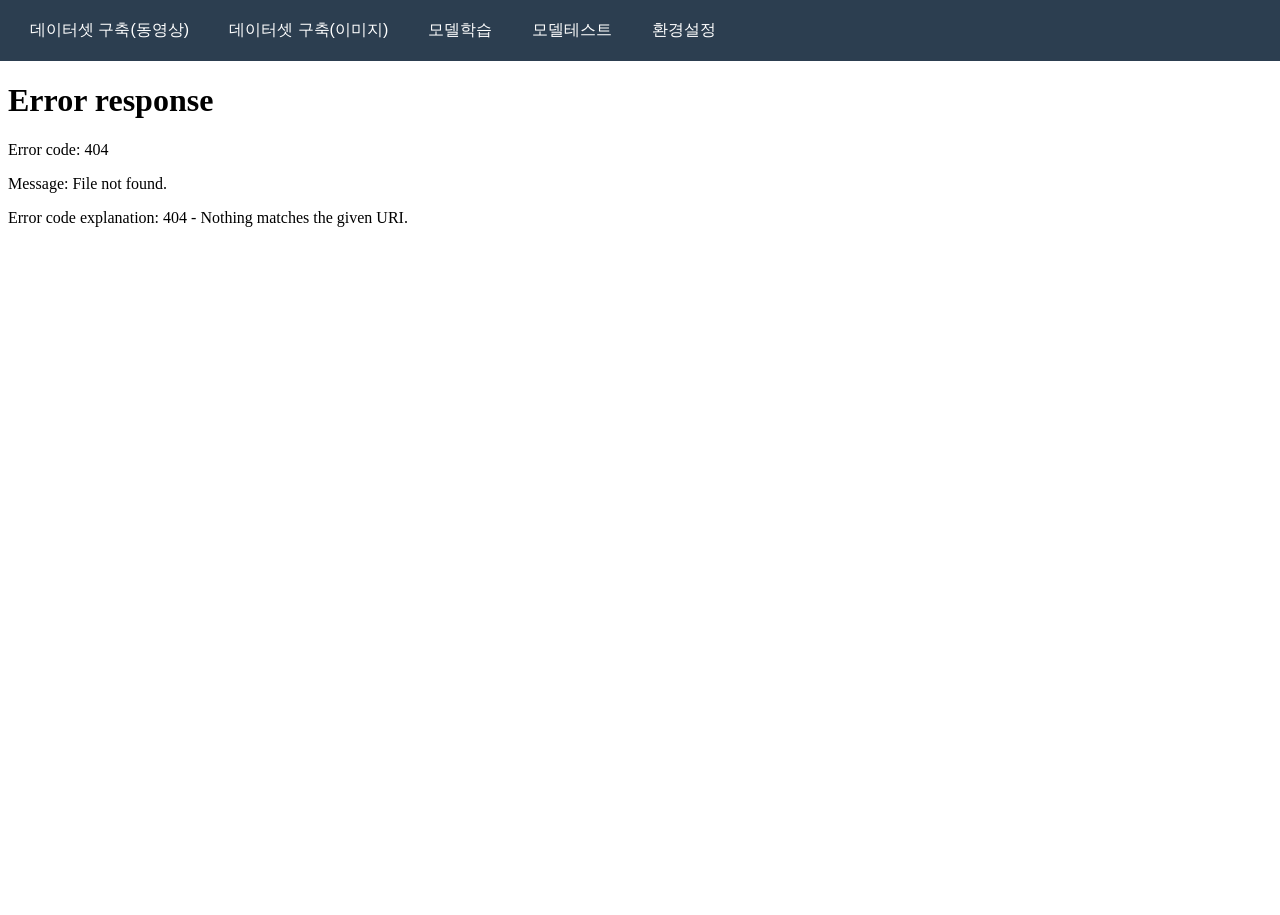
==== templates/index.html @ ad19e954 "init: YOLO training pipeline - video frame extraction, auto-labeling, bbox editor, model training" ====
<!DOCTYPE html>
<html lang="ko">
<head>
  <meta charset="UTF-8">
  <title>AI 학습 플랫폼</title>
  <style>
    body { font-family: Arial, sans-serif; margin: 0; }
    .navbar {
      display: flex; background: #2c3e50; padding: 10px;
    }
    .navbar a {
      color: white; padding: 10px 20px; text-decoration: none;
    }
    .navbar a:hover {
      background: #34495e;
    }
    iframe {
      width: 100%; height: calc(100vh - 50px); border: none;
    }
  </style>
</head>
<body>
  <div class="navbar">
    <a href="/data" target="mainFrame">데이터셋 구축(동영상)</a>
    <a href="/img_data" target="mainFrame">데이터셋 구축(이미지)</a>
    <a href="/train" target="mainFrame">모델학습</a>
    <a href="/yolo_test" target="mainFrame">모델테스트</a>
    <a href="/setup" target="mainFrame">환경설정</a>

  </div>

  <iframe name="mainFrame" src="/train"></iframe>
</body>
</html>
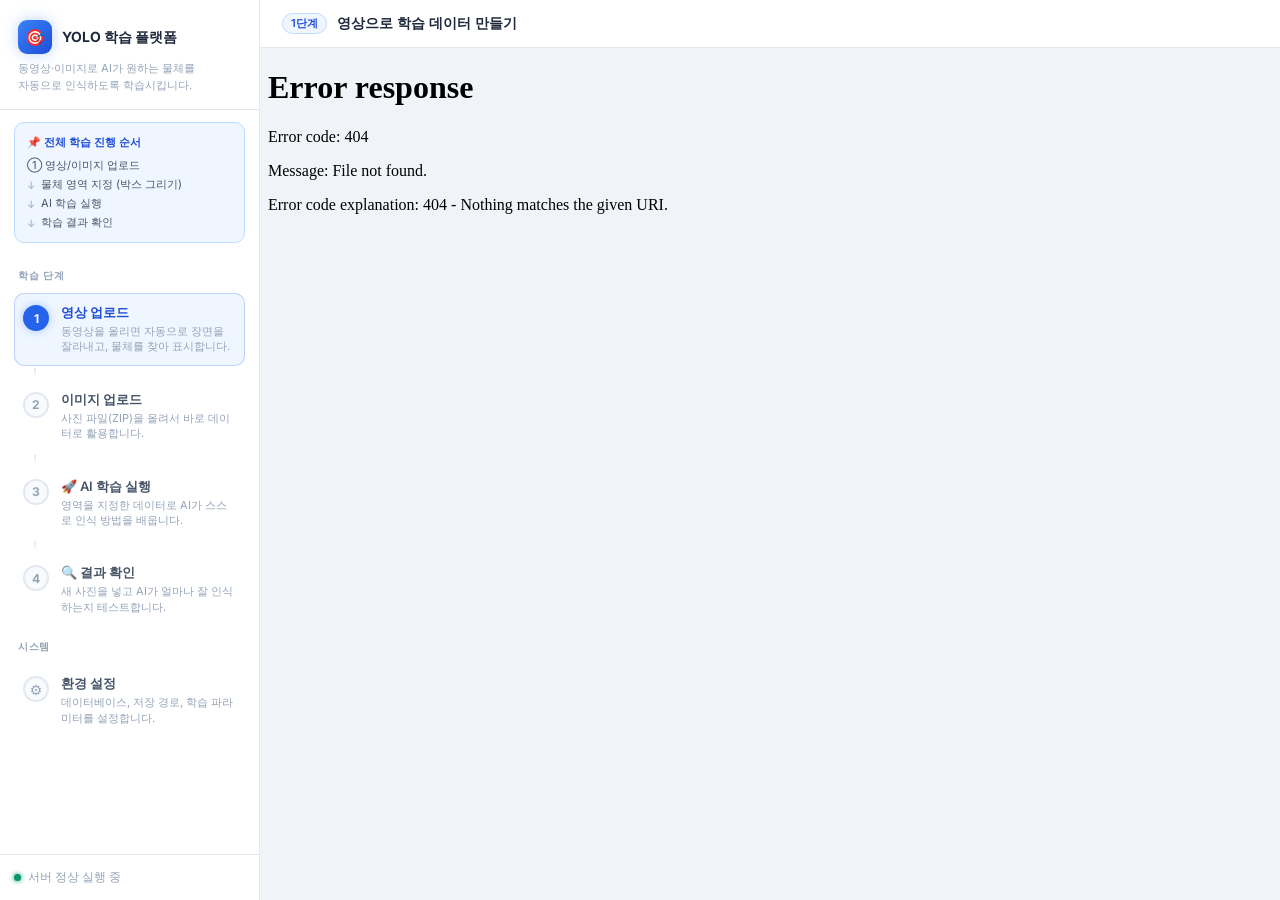
==== commit 3970fe91: "feat: update templates UI and add base.css" ====
--- a/templates/index.html
+++ b/templates/index.html
@@ -2,33 +2,322 @@
 <html lang="ko">
 <head>
   <meta charset="UTF-8">
-  <title>AI 학습 플랫폼</title>
+  <meta name="viewport" content="width=device-width, initial-scale=1.0">
+  <title>YOLO 학습 플랫폼</title>
+  <link rel="preconnect" href="https://fonts.googleapis.com">
+  <link href="https://fonts.googleapis.com/css2?family=Inter:wght@300;400;500;600;700&display=swap" rel="stylesheet">
   <style>
-    body { font-family: Arial, sans-serif; margin: 0; }
-    .navbar {
-      display: flex; background: #2c3e50; padding: 10px;
-    }
-    .navbar a {
-      color: white; padding: 10px 20px; text-decoration: none;
-    }
-    .navbar a:hover {
-      background: #34495e;
-    }
-    iframe {
-      width: 100%; height: calc(100vh - 50px); border: none;
+    :root {
+      --bg: #f0f4f8;
+      --sidebar: #ffffff;
+      --sidebar-border: #e2e8f0;
+      --card: #f8fafc;
+      --accent: #2563eb;
+      --accent2: #059669;
+      --text: #1e293b;
+      --muted: #94a3b8;
+      --hover: #f1f5f9;
+      --active-bg: #eff6ff;
+      --active-border: rgba(37,99,235,0.25);
+    }
+    * { box-sizing: border-box; margin: 0; padding: 0; }
+    body {
+      font-family: 'Inter', system-ui, sans-serif;
+      background: var(--bg);
+      color: var(--text);
+      display: flex;
+      height: 100vh;
+      overflow: hidden;
+    }
+
+    /* ── SIDEBAR ── */
+    .sidebar {
+      width: 260px;
+      min-width: 260px;
+      background: var(--sidebar);
+      border-right: 1px solid var(--sidebar-border);
+      display: flex;
+      flex-direction: column;
+      height: 100vh;
+      overflow-y: auto;
+    }
+
+    .sidebar-logo {
+      padding: 20px 18px 16px;
+      border-bottom: 1px solid var(--sidebar-border);
+    }
+    .logo-row {
+      display: flex; align-items: center; gap: 10px; margin-bottom: 6px;
+    }
+    .logo-icon {
+      width: 34px; height: 34px;
+      background: linear-gradient(135deg, #3b82f6, #1d4ed8);
+      border-radius: 9px;
+      display: flex; align-items: center; justify-content: center;
+      font-size: 16px;
+      box-shadow: 0 0 14px rgba(59,130,246,0.35);
+      flex-shrink: 0;
+    }
+    .logo-title { font-size: 14px; font-weight: 700; }
+    .logo-desc {
+      font-size: 11px; color: var(--muted);
+      line-height: 1.5;
+    }
+
+    /* ── Step Guide ── */
+    .steps-section {
+      padding: 14px 14px 0;
+    }
+    .section-label {
+      font-size: 10px; font-weight: 600;
+      color: var(--muted);
+      text-transform: uppercase;
+      letter-spacing: 0.07em;
+      margin-bottom: 10px;
+      padding: 0 4px;
+    }
+
+    .step-item {
+      display: flex;
+      gap: 12px;
+      padding: 10px 10px 10px 8px;
+      border-radius: 10px;
+      cursor: pointer;
+      text-decoration: none;
+      transition: background 0.15s;
+      margin-bottom: 2px;
+      border: 1px solid transparent;
+      position: relative;
+    }
+    .step-item:hover { background: var(--hover); }
+    .step-item.active {
+      background: var(--active-bg);
+      border-color: var(--active-border);
+    }
+
+    /* 단계 번호 원형 */
+    .step-num {
+      width: 26px; height: 26px;
+      border-radius: 50%;
+      background: var(--card);
+      border: 2px solid var(--sidebar-border);
+      display: flex; align-items: center; justify-content: center;
+      font-size: 12px; font-weight: 700;
+      color: var(--muted);
+      flex-shrink: 0;
+      margin-top: 1px;
+      transition: all 0.15s;
+    }
+    .step-item.active .step-num {
+      background: var(--accent);
+      border-color: var(--accent);
+      color: #fff;
+      box-shadow: 0 0 10px rgba(59,130,246,0.4);
+    }
+    .step-item.done .step-num {
+      background: var(--accent2);
+      border-color: var(--accent2);
+      color: #fff;
+    }
+
+    .step-body { flex: 1; min-width: 0; }
+    .step-title {
+      font-size: 13px; font-weight: 600;
+      color: var(--text2, #475569);
+      margin-bottom: 2px;
+    }
+    .step-item.active .step-title { color: #1d4ed8; }
+    .step-desc {
+      font-size: 11px;
+      color: var(--muted);
+      line-height: 1.4;
+    }
+
+    /* 연결선 */
+    .step-connector {
+      width: 2px; height: 10px;
+      background: linear-gradient(to bottom, var(--sidebar-border), transparent);
+      margin: 0 0 2px 20px;
+    }
+
+    /* ── 학습 과정 요약 ── */
+    .flow-summary {
+      margin: 12px 14px;
+      background: #eff6ff;
+      border: 1px solid #bfdbfe;
+      border-radius: 10px;
+      padding: 12px;
+    }
+    .flow-title {
+      font-size: 11px; font-weight: 600;
+      color: #1d4ed8;
+      margin-bottom: 8px;
+    }
+    .flow-items {
+      display: flex;
+      flex-direction: column;
+      gap: 4px;
+    }
+    .flow-item {
+      display: flex; align-items: center; gap: 6px;
+      font-size: 11px; color: #475569;
+    }
+    .flow-arrow { color: #94a3b8; font-size: 10px; }
+
+    /* ── 하단 ── */
+    .sidebar-footer {
+      margin-top: auto;
+      padding: 14px;
+      border-top: 1px solid var(--sidebar-border);
+    }
+    .server-status {
+      display: flex; align-items: center; gap: 7px;
+      font-size: 12px; color: var(--muted);
+    }
+    .dot-on {
+      width: 7px; height: 7px; border-radius: 50%;
+      background: var(--accent2);
+      box-shadow: 0 0 5px var(--accent2);
+      animation: blink 2s infinite;
+    }
+    @keyframes blink { 0%,100%{opacity:1} 50%{opacity:0.35} }
+
+    /* ── MAIN ── */
+    .main-content {
+      flex: 1; display: flex; flex-direction: column; overflow: hidden;
+    }
+    .topbar {
+      height: 48px;
+      background: var(--sidebar);
+      border-bottom: 1px solid var(--sidebar-border);
+      display: flex; align-items: center;
+      padding: 0 22px; gap: 10px;
+    }
+    .topbar-step {
+      font-size: 11px; font-weight: 600;
+      color: #1d4ed8;
+      background: #eff6ff;
+      border: 1px solid #bfdbfe;
+      padding: 2px 8px; border-radius: 999px;
+    }
+    .topbar-title { font-size: 14px; font-weight: 600; }
+    .topbar-hint { font-size: 12px; color: var(--muted); margin-left: 6px; }
+
+    iframe#mainFrame {
+      flex: 1; border: none;
+      width: 100%; height: calc(100vh - 48px);
     }
   </style>
 </head>
 <body>
-  <div class="navbar">
-    <a href="/data" target="mainFrame">데이터셋 구축(동영상)</a>
-    <a href="/img_data" target="mainFrame">데이터셋 구축(이미지)</a>
-    <a href="/train" target="mainFrame">모델학습</a>
-    <a href="/yolo_test" target="mainFrame">모델테스트</a>
-    <a href="/setup" target="mainFrame">환경설정</a>
-
+
+  <!-- SIDEBAR -->
+  <aside class="sidebar">
+    <div class="sidebar-logo">
+      <div class="logo-row">
+        <div class="logo-icon">🎯</div>
+        <div class="logo-title">YOLO 학습 플랫폼</div>
+      </div>
+      <div class="logo-desc">
+        동영상·이미지로 AI가 원하는 물체를<br>
+        자동으로 인식하도록 학습시킵니다.
+      </div>
+    </div>
+
+    <!-- 전체 흐름 요약 -->
+    <div class="flow-summary">
+      <div class="flow-title">📌 전체 학습 진행 순서</div>
+      <div class="flow-items">
+        <div class="flow-item">① 영상/이미지 업로드</div>
+        <div class="flow-item"><span class="flow-arrow">↓</span> 물체 영역 지정 (박스 그리기)</div>
+        <div class="flow-item"><span class="flow-arrow">↓</span> AI 학습 실행</div>
+        <div class="flow-item"><span class="flow-arrow">↓</span> 학습 결과 확인</div>
+      </div>
+    </div>
+
+    <div class="steps-section">
+      <div class="section-label">학습 단계</div>
+
+      <!-- STEP 1 -->
+      <a class="step-item active" href="/data" target="mainFrame"
+         onclick="setActive(this,'1단계','영상으로 학습 데이터 만들기')">
+        <div class="step-num">1</div>
+        <div class="step-body">
+          <div class="step-title">영상 업로드</div>
+          <div class="step-desc">동영상을 올리면 자동으로 장면을 잘라내고, 물체를 찾아 표시합니다.</div>
+        </div>
+      </a>
+      <div class="step-connector"></div>
+
+      <!-- STEP 2 -->
+      <a class="step-item" href="/img_data" target="mainFrame"
+         onclick="setActive(this,'2단계','이미지로 학습 데이터 만들기')">
+        <div class="step-num">2</div>
+        <div class="step-body">
+          <div class="step-title">이미지 업로드</div>
+          <div class="step-desc">사진 파일(ZIP)을 올려서 바로 데이터로 활용합니다.</div>
+        </div>
+      </a>
+      <div class="step-connector"></div>
+
+      <!-- STEP 3 -->
+      <a class="step-item" href="/train" target="mainFrame"
+         onclick="setActive(this,'3단계','AI 모델 학습 실행')">
+        <div class="step-num">3</div>
+        <div class="step-body">
+          <div class="step-title">🚀 AI 학습 실행</div>
+          <div class="step-desc">영역을 지정한 데이터로 AI가 스스로 인식 방법을 배웁니다.</div>
+        </div>
+      </a>
+      <div class="step-connector"></div>
+
+      <!-- STEP 4 -->
+      <a class="step-item" href="/yolo_test" target="mainFrame"
+         onclick="setActive(this,'4단계','학습 결과 확인')">
+        <div class="step-num">4</div>
+        <div class="step-body">
+          <div class="step-title">🔍 결과 확인</div>
+          <div class="step-desc">새 사진을 넣고 AI가 얼마나 잘 인식하는지 테스트합니다.</div>
+        </div>
+      </a>
+
+      <div style="height:12px;"></div>
+      <div class="section-label">시스템</div>
+
+      <a class="step-item" href="/setup" target="mainFrame"
+         onclick="setActive(this,'환경 설정','')">
+        <div class="step-num" style="font-size:14px;">⚙</div>
+        <div class="step-body">
+          <div class="step-title">환경 설정</div>
+          <div class="step-desc">데이터베이스, 저장 경로, 학습 파라미터를 설정합니다.</div>
+        </div>
+      </a>
+    </div>
+
+    <div class="sidebar-footer">
+      <div class="server-status">
+        <div class="dot-on"></div>
+        서버 정상 실행 중
+      </div>
+    </div>
+  </aside>
+
+  <!-- MAIN -->
+  <div class="main-content">
+    <div class="topbar">
+      <span class="topbar-step" id="topStep">1단계</span>
+      <span class="topbar-title" id="topTitle">영상으로 학습 데이터 만들기</span>
+    </div>
+    <iframe name="mainFrame" id="mainFrame" src="/data"></iframe>
   </div>
 
-  <iframe name="mainFrame" src="/train"></iframe>
+  <script>
+    function setActive(el, step, title) {
+      document.querySelectorAll('.step-item').forEach(i => i.classList.remove('active'));
+      el.classList.add('active');
+      document.getElementById('topStep').textContent = step;
+      document.getElementById('topTitle').textContent = title;
+    }
+  </script>
 </body>
-</html>
+</html>
